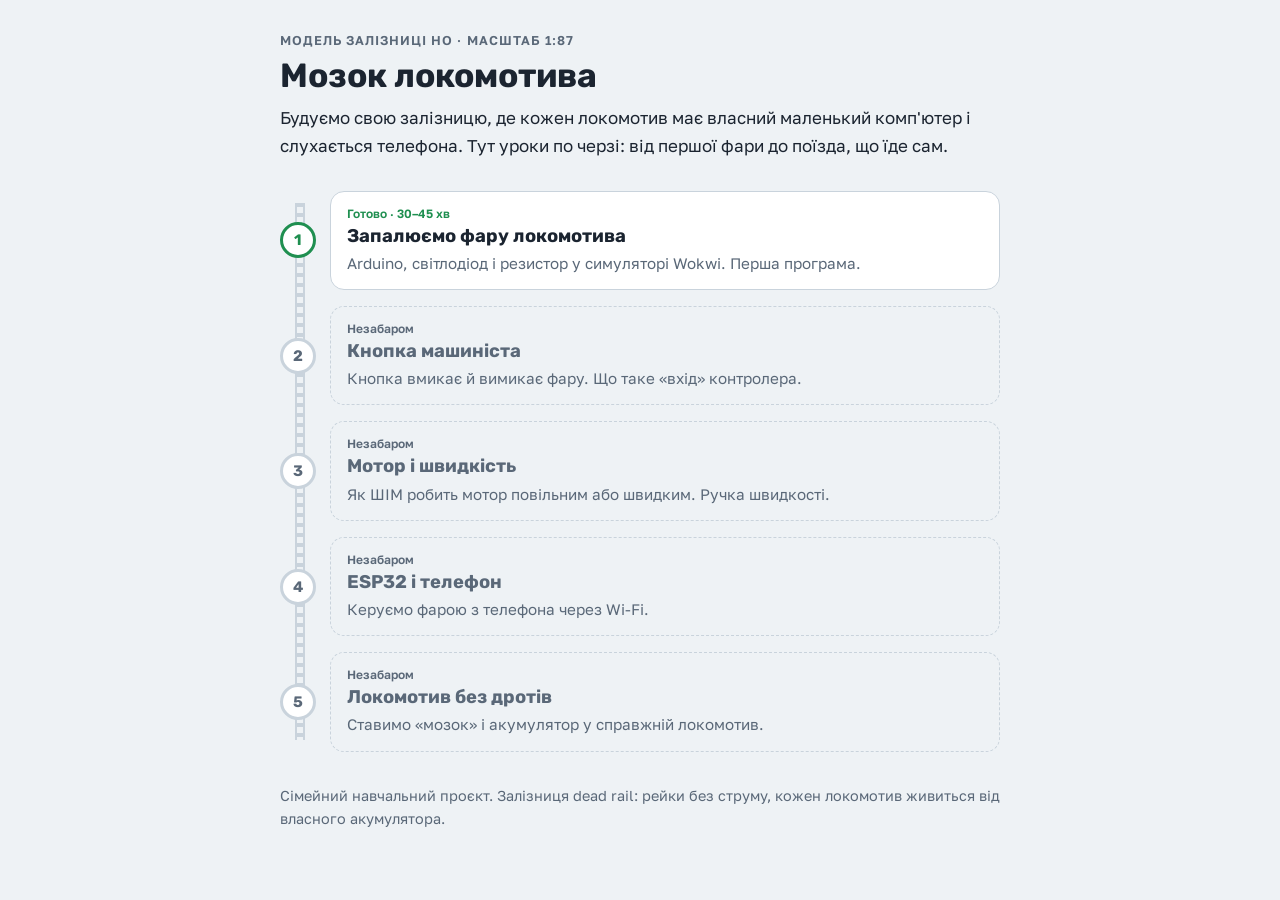
==== index.html @ 659b93eb "Сайт уроків: головна сторінка та урок 1 Co-Authored-By: Claude Opus 5.5 <noreply@anthropic.com>" ====
<!doctype html>
<html lang="uk">
<head>
<meta charset="utf-8">
<meta name="viewport" content="width=device-width,initial-scale=1,viewport-fit=cover">
<title>Мозок локомотива</title>
<meta name="description" content="Уроки для дітей: програмуємо модель залізниці HO на Arduino та ESP32.">
<link rel="preconnect" href="https://fonts.googleapis.com">
<link rel="stylesheet" href="https://fonts.googleapis.com/css2?family=Rubik:wght@500;700&family=Golos+Text:wght@400;600&display=swap">
<style>
:root{
  --bg:#eef2f5; --paper:#ffffff; --ink:#1b2430; --mut:#5a6878; --line:#c9d3dc;
  --signal:#e0a100; --go:#1f8f50;
  --display:"Rubik",system-ui,sans-serif; --body:"Golos Text",system-ui,sans-serif;
}
@media (prefers-color-scheme: dark){:root{
  --bg:#121820; --paper:#1a222c; --ink:#e7edf3; --mut:#9aa8b6; --line:#2e3a47;
  --signal:#f2bb2c; --go:#3cbf75; color-scheme:dark}}
*{box-sizing:border-box}
body{margin:0;background:var(--bg);color:var(--ink);font:17px/1.6 var(--body);
  padding-left:max(16px,env(safe-area-inset-left,0px));padding-right:max(16px,env(safe-area-inset-right,0px));padding-block:32px 48px}
main{max-width:720px;margin:0 auto;display:grid;gap:24px}
h1,h2{font-family:var(--display);line-height:1.2;margin:0;text-wrap:balance}
h1{font-size:2.1rem}h2{font-size:1.15rem}
p{margin:0}
.eyebrow{font:600 .8rem var(--body);letter-spacing:.08em;text-transform:uppercase;color:var(--mut)}
header{display:grid;gap:8px}
/* лінія колії з уроками-станціями */
.line{list-style:none;margin:0;padding:0;display:grid;gap:0;position:relative}
.line::before{content:"";position:absolute;left:15px;top:20px;bottom:20px;width:6px;
  background:repeating-linear-gradient(var(--line) 0 4px,transparent 4px 10px);border-left:2px solid var(--line);border-right:2px solid var(--line)}
.stop{display:grid;grid-template-columns:36px 1fr;gap:14px;align-items:center;padding-block:8px;position:relative}
.dot{width:36px;height:36px;border-radius:50%;background:var(--paper);border:3px solid var(--line);display:grid;place-items:center;font:700 .95rem var(--display);color:var(--mut);z-index:1}
.stop.ready .dot{border-color:var(--go);color:var(--go)}
.card{background:var(--paper);border:1px solid var(--line);border-radius:14px;padding:14px 16px;display:grid;gap:4px;min-width:0;color:inherit;text-decoration:none}
a.card:hover,a.card:focus-visible{border-color:var(--go);outline:none}
.stop:not(.ready) .card{background:transparent;border-style:dashed}
.stop:not(.ready) h2{color:var(--mut)}
.tag{font:600 .75rem var(--body);color:var(--go)}
.stop:not(.ready) .tag{color:var(--mut)}
.desc{color:var(--mut);font-size:.95rem}
footer{color:var(--mut);font-size:.9rem}
</style>
</head>
<body>
<main>
<header>
  <div class="eyebrow">Модель залізниці HO · масштаб 1:87</div>
  <h1>Мозок локомотива</h1>
  <p>Будуємо свою залізницю, де кожен локомотив має власний маленький комп'ютер і слухається телефона. Тут уроки по черзі: від першої фари до поїзда, що їде сам.</p>
</header>

<ol class="line">
  <li class="stop ready"><span class="dot">1</span>
    <a class="card" href="uroky/urok-1.html">
      <span class="tag">Готово · 30–45 хв</span>
      <h2>Запалюємо фару локомотива</h2>
      <span class="desc">Arduino, світлодіод і резистор у симуляторі Wokwi. Перша програма.</span>
    </a></li>
  <li class="stop"><span class="dot">2</span>
    <div class="card"><span class="tag">Незабаром</span><h2>Кнопка машиніста</h2>
      <span class="desc">Кнопка вмикає й вимикає фару. Що таке «вхід» контролера.</span></div></li>
  <li class="stop"><span class="dot">3</span>
    <div class="card"><span class="tag">Незабаром</span><h2>Мотор і швидкість</h2>
      <span class="desc">Як ШІМ робить мотор повільним або швидким. Ручка швидкості.</span></div></li>
  <li class="stop"><span class="dot">4</span>
    <div class="card"><span class="tag">Незабаром</span><h2>ESP32 і телефон</h2>
      <span class="desc">Керуємо фарою з телефона через Wi-Fi.</span></div></li>
  <li class="stop"><span class="dot">5</span>
    <div class="card"><span class="tag">Незабаром</span><h2>Локомотив без дротів</h2>
      <span class="desc">Ставимо «мозок» і акумулятор у справжній локомотив.</span></div></li>
</ol>

<footer>Сімейний навчальний проєкт. Залізниця dead rail: рейки без струму, кожен локомотив живиться від власного акумулятора.</footer>
</main>
</body>
</html>
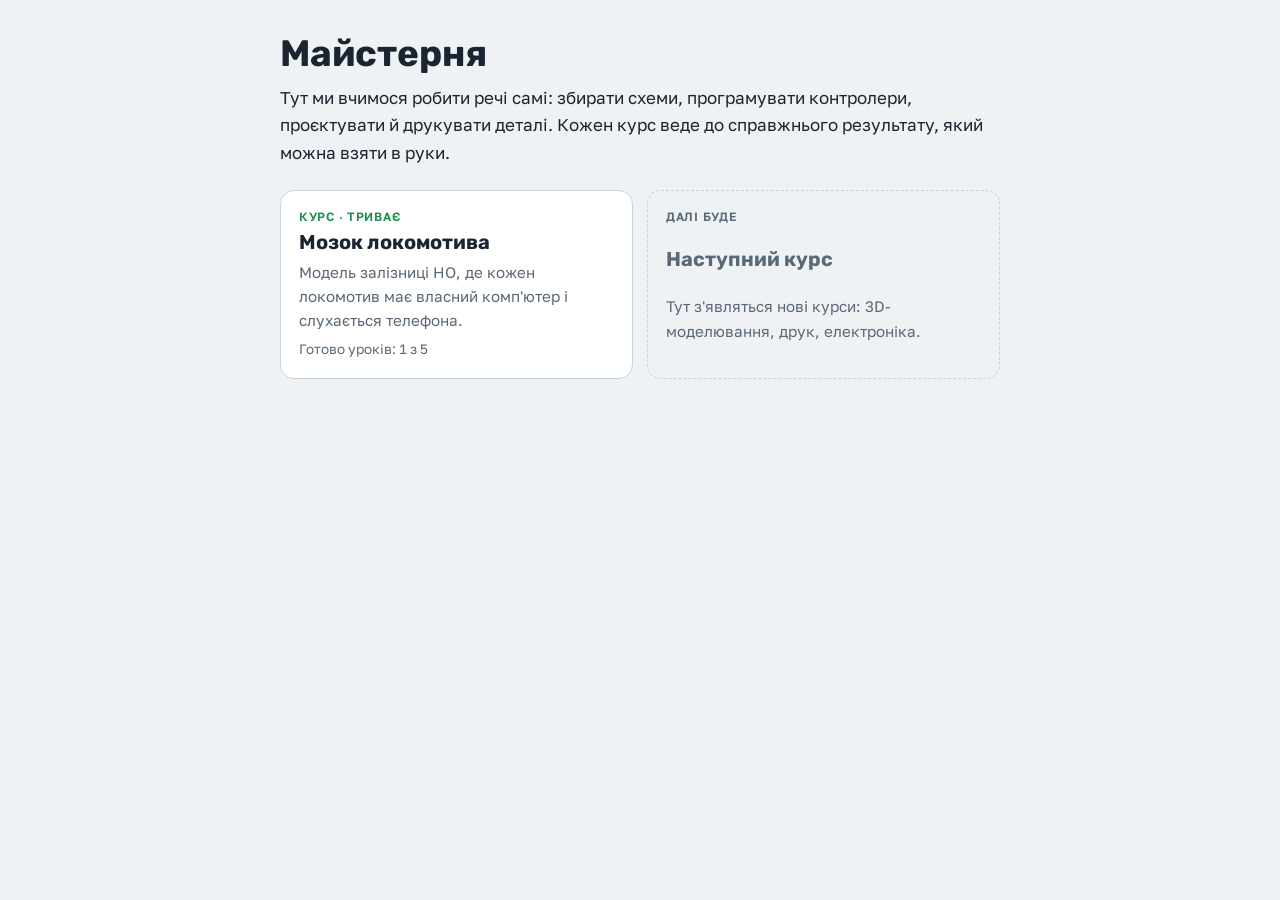
==== commit 423ce4eb: "Майстерня: загальна головна, курс залізниці в окремій папці Co-Authored-By: Claude Opus 5.5 <noreply" ====
--- a/index.html
+++ b/index.html
@@ -3,8 +3,8 @@
 <head>
 <meta charset="utf-8">
 <meta name="viewport" content="width=device-width,initial-scale=1,viewport-fit=cover">
-<title>Мозок локомотива</title>
-<meta name="description" content="Уроки для дітей: програмуємо модель залізниці HO на Arduino та ESP32.">
+<title>Майстерня</title>
+<meta name="description" content="Навчальні курси для дітей: електроніка, програмування, моделювання.">
 <link rel="preconnect" href="https://fonts.googleapis.com">
 <link rel="stylesheet" href="https://fonts.googleapis.com/css2?family=Rubik:wght@500;700&family=Golos+Text:wght@400;600&display=swap">
 <style>
@@ -21,57 +21,40 @@
   padding-left:max(16px,env(safe-area-inset-left,0px));padding-right:max(16px,env(safe-area-inset-right,0px));padding-block:32px 48px}
 main{max-width:720px;margin:0 auto;display:grid;gap:24px}
 h1,h2{font-family:var(--display);line-height:1.2;margin:0;text-wrap:balance}
-h1{font-size:2.1rem}h2{font-size:1.15rem}
+h1{font-size:2.3rem}h2{font-size:1.25rem}
 p{margin:0}
-.eyebrow{font:600 .8rem var(--body);letter-spacing:.08em;text-transform:uppercase;color:var(--mut)}
 header{display:grid;gap:8px}
-/* лінія колії з уроками-станціями */
-.line{list-style:none;margin:0;padding:0;display:grid;gap:0;position:relative}
-.line::before{content:"";position:absolute;left:15px;top:20px;bottom:20px;width:6px;
-  background:repeating-linear-gradient(var(--line) 0 4px,transparent 4px 10px);border-left:2px solid var(--line);border-right:2px solid var(--line)}
-.stop{display:grid;grid-template-columns:36px 1fr;gap:14px;align-items:center;padding-block:8px;position:relative}
-.dot{width:36px;height:36px;border-radius:50%;background:var(--paper);border:3px solid var(--line);display:grid;place-items:center;font:700 .95rem var(--display);color:var(--mut);z-index:1}
-.stop.ready .dot{border-color:var(--go);color:var(--go)}
-.card{background:var(--paper);border:1px solid var(--line);border-radius:14px;padding:14px 16px;display:grid;gap:4px;min-width:0;color:inherit;text-decoration:none}
-a.card:hover,a.card:focus-visible{border-color:var(--go);outline:none}
-.stop:not(.ready) .card{background:transparent;border-style:dashed}
-.stop:not(.ready) h2{color:var(--mut)}
-.tag{font:600 .75rem var(--body);color:var(--go)}
-.stop:not(.ready) .tag{color:var(--mut)}
+.courses{display:grid;gap:14px;grid-template-columns:repeat(auto-fit,minmax(260px,1fr))}
+.course{background:var(--paper);border:1px solid var(--line);border-radius:14px;padding:18px;display:grid;gap:6px;color:inherit;text-decoration:none;min-width:0}
+a.course:hover,a.course:focus-visible{border-color:var(--go);outline:none}
+.course.soon{background:transparent;border-style:dashed}
+.course.soon h2{color:var(--mut)}
+.tag{font:600 .75rem var(--body);letter-spacing:.06em;text-transform:uppercase;color:var(--go)}
+.soon .tag{color:var(--mut)}
 .desc{color:var(--mut);font-size:.95rem}
-footer{color:var(--mut);font-size:.9rem}
+.meta{font-size:.85rem;color:var(--mut);font-variant-numeric:tabular-nums}
 </style>
 </head>
 <body>
 <main>
 <header>
-  <div class="eyebrow">Модель залізниці HO · масштаб 1:87</div>
-  <h1>Мозок локомотива</h1>
-  <p>Будуємо свою залізницю, де кожен локомотив має власний маленький комп'ютер і слухається телефона. Тут уроки по черзі: від першої фари до поїзда, що їде сам.</p>
+  <h1>Майстерня</h1>
+  <p>Тут ми вчимося робити речі самі: збирати схеми, програмувати контролери, проєктувати й друкувати деталі. Кожен курс веде до справжнього результату, який можна взяти в руки.</p>
 </header>
 
-<ol class="line">
-  <li class="stop ready"><span class="dot">1</span>
-    <a class="card" href="uroky/urok-1.html">
-      <span class="tag">Готово · 30–45 хв</span>
-      <h2>Запалюємо фару локомотива</h2>
-      <span class="desc">Arduino, світлодіод і резистор у симуляторі Wokwi. Перша програма.</span>
-    </a></li>
-  <li class="stop"><span class="dot">2</span>
-    <div class="card"><span class="tag">Незабаром</span><h2>Кнопка машиніста</h2>
-      <span class="desc">Кнопка вмикає й вимикає фару. Що таке «вхід» контролера.</span></div></li>
-  <li class="stop"><span class="dot">3</span>
-    <div class="card"><span class="tag">Незабаром</span><h2>Мотор і швидкість</h2>
-      <span class="desc">Як ШІМ робить мотор повільним або швидким. Ручка швидкості.</span></div></li>
-  <li class="stop"><span class="dot">4</span>
-    <div class="card"><span class="tag">Незабаром</span><h2>ESP32 і телефон</h2>
-      <span class="desc">Керуємо фарою з телефона через Wi-Fi.</span></div></li>
-  <li class="stop"><span class="dot">5</span>
-    <div class="card"><span class="tag">Незабаром</span><h2>Локомотив без дротів</h2>
-      <span class="desc">Ставимо «мозок» і акумулятор у справжній локомотив.</span></div></li>
-</ol>
-
-<footer>Сімейний навчальний проєкт. Залізниця dead rail: рейки без струму, кожен локомотив живиться від власного акумулятора.</footer>
+<section class="courses">
+  <a class="course" href="zaliznytsia/">
+    <span class="tag">Курс · триває</span>
+    <h2>Мозок локомотива</h2>
+    <span class="desc">Модель залізниці HO, де кожен локомотив має власний комп'ютер і слухається телефона.</span>
+    <span class="meta">Готово уроків: 1 з 5</span>
+  </a>
+  <div class="course soon">
+    <span class="tag">Далі буде</span>
+    <h2>Наступний курс</h2>
+    <span class="desc">Тут з'являться нові курси: 3D-моделювання, друк, електроніка.</span>
+  </div>
+</section>
 </main>
 </body>
 </html>
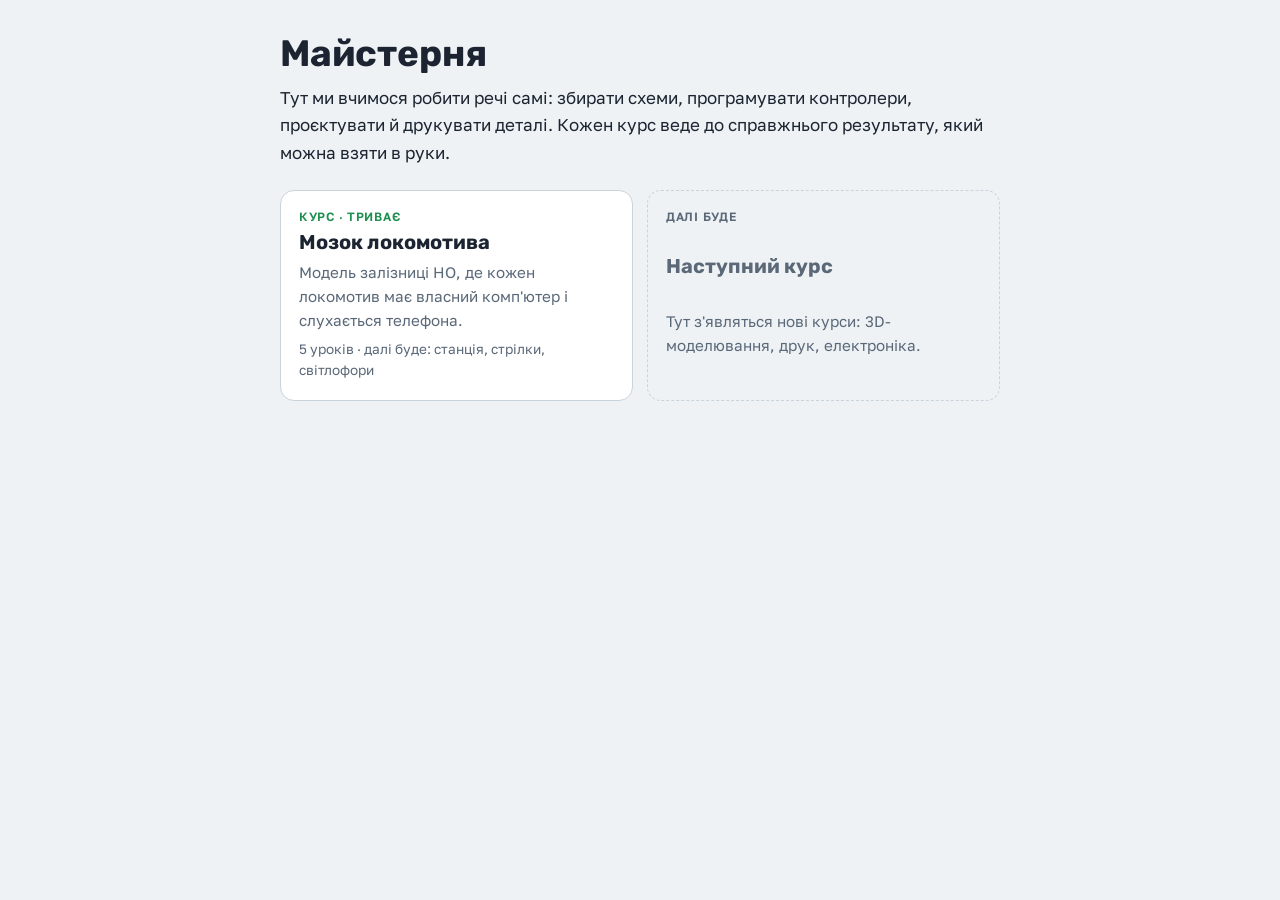
==== commit 00cd6476: "Уроки 2–5: кнопка, мотор і ШІМ, ESP32 і телефон, локомотив без дротів; спільні стилі Co-Authored-By:" ====
--- a/index.html
+++ b/index.html
@@ -47,7 +47,7 @@
     <span class="tag">Курс · триває</span>
     <h2>Мозок локомотива</h2>
     <span class="desc">Модель залізниці HO, де кожен локомотив має власний комп'ютер і слухається телефона.</span>
-    <span class="meta">Готово уроків: 1 з 5</span>
+    <span class="meta">5 уроків · далі буде: станція, стрілки, світлофори</span>
   </a>
   <div class="course soon">
     <span class="tag">Далі буде</span>
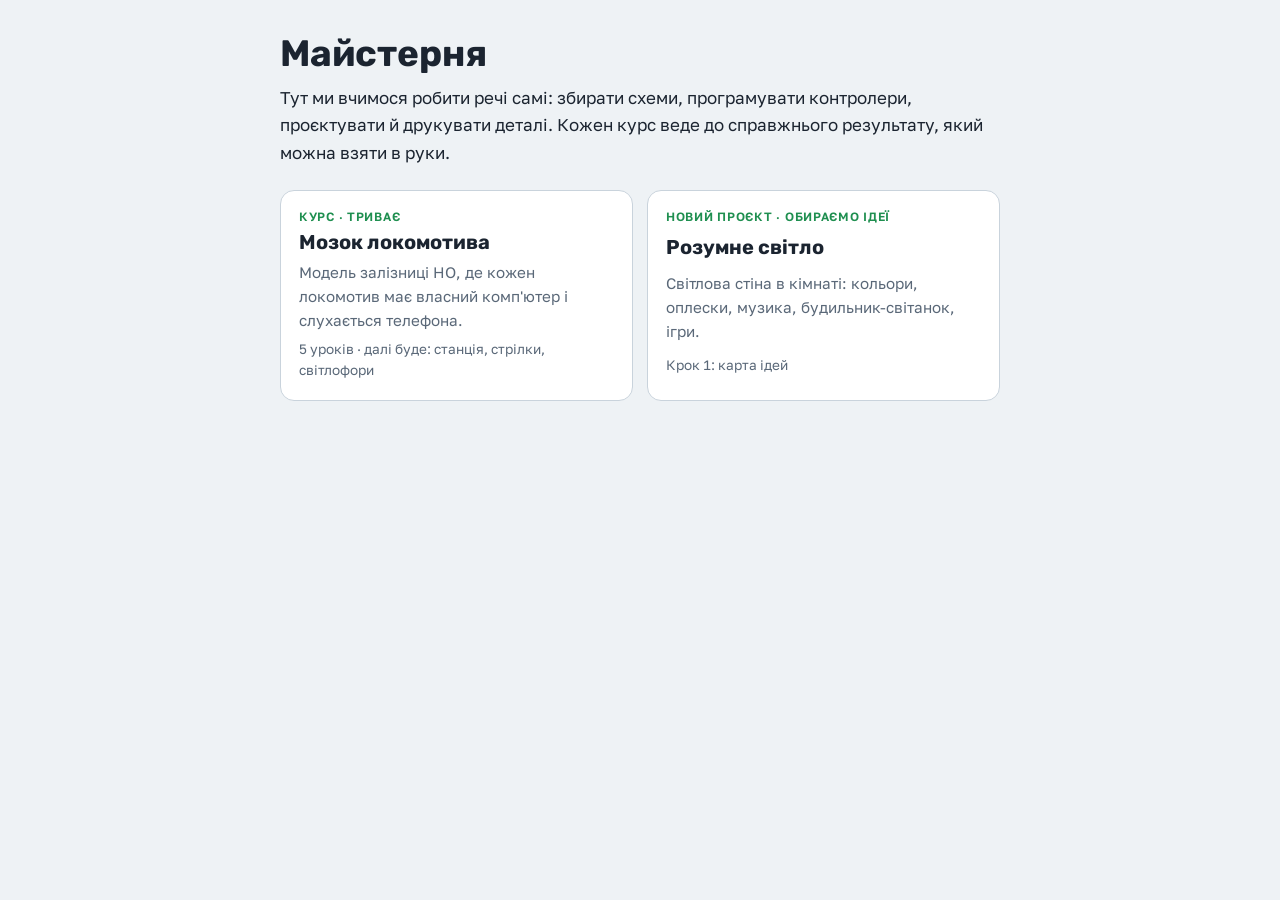
==== commit d6e8b410: "Розумне світло: карта ідей для обговорення Co-Authored-By: Claude Opus 5.5 <noreply@anthropic.com>" ====
--- a/index.html
+++ b/index.html
@@ -49,11 +49,12 @@
     <span class="desc">Модель залізниці HO, де кожен локомотив має власний комп'ютер і слухається телефона.</span>
     <span class="meta">5 уроків · далі буде: станція, стрілки, світлофори</span>
   </a>
-  <div class="course soon">
-    <span class="tag">Далі буде</span>
-    <h2>Наступний курс</h2>
-    <span class="desc">Тут з'являться нові курси: 3D-моделювання, друк, електроніка.</span>
-  </div>
+  <a class="course" href="svitlo/karta-idei.html">
+    <span class="tag">Новий проєкт · обираємо ідеї</span>
+    <h2>Розумне світло</h2>
+    <span class="desc">Світлова стіна в кімнаті: кольори, оплески, музика, будильник-світанок, ігри.</span>
+    <span class="meta">Крок 1: карта ідей</span>
+  </a>
 </section>
 </main>
 </body>
